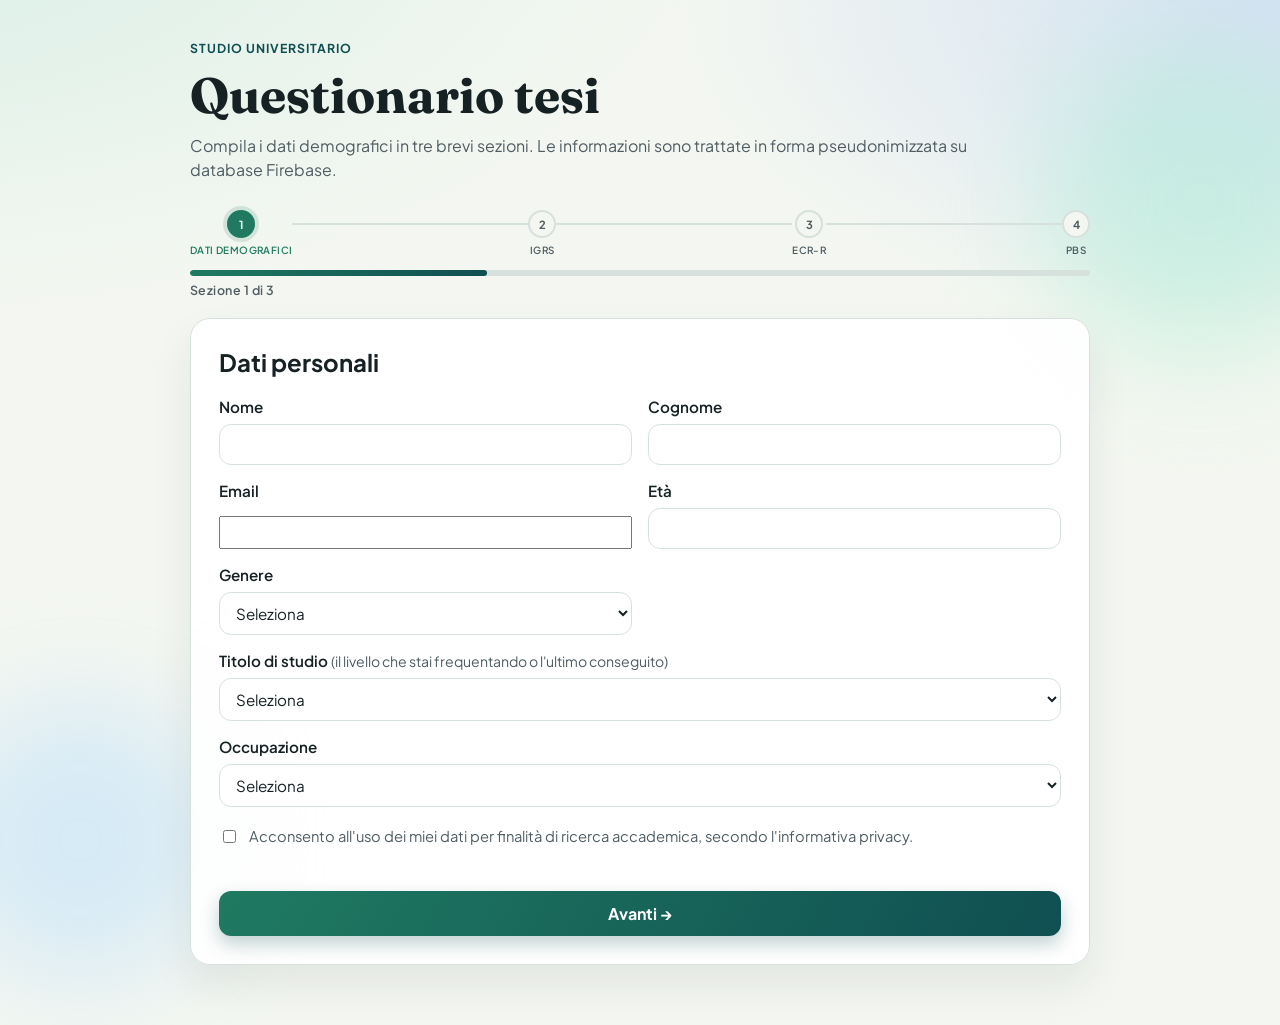
==== index.html @ af6de8b9 "Regions dropdown for birthPlace/grewUpPlace/studyPlace" ====
﻿<!doctype html>
<html lang="it">
  <head>
    <meta charset="UTF-8" />
    <meta name="viewport" content="width=device-width, initial-scale=1.0" />
    <title>Questionario Tesi — Dati Demografici</title>
    <link rel="preconnect" href="https://fonts.googleapis.com" />
    <link rel="preconnect" href="https://fonts.gstatic.com" crossorigin />
    <link href="https://fonts.googleapis.com/css2?family=Plus+Jakarta+Sans:wght@400;500;700;800&family=Fraunces:opsz,wght@9..144,700&display=swap" rel="stylesheet" />
    <link rel="stylesheet" href="styles.css" />
  </head>
  <body>
    <div class="bg-glow bg-glow-a" aria-hidden="true"></div>
    <div class="bg-glow bg-glow-b" aria-hidden="true"></div>

    <main class="page">
      <header class="hero">
        <p class="eyebrow">Studio universitario</p>
        <h1>Questionario tesi</h1>
        <p class="subtitle">Compila i dati demografici in tre brevi sezioni. Le informazioni sono trattate in forma pseudonimizzata su database Firebase.</p>
      </header>

      <nav class="stepper" aria-label="Fasi del questionario">
        <div class="stepper-step active">
          <div class="stepper-dot">1</div>
          <span class="stepper-lbl">Dati demografici</span>
        </div>
        <div class="stepper-conn"></div>
        <div class="stepper-step">
          <div class="stepper-dot">2</div>
          <span class="stepper-lbl">IGRS</span>
        </div>
        <div class="stepper-conn"></div>
        <div class="stepper-step">
          <div class="stepper-dot">3</div>
          <span class="stepper-lbl">ECR-R</span>
        </div>
        <div class="stepper-conn"></div>
        <div class="stepper-step">
          <div class="stepper-dot">4</div>
          <span class="stepper-lbl">PBS</span>
        </div>
      </nav>
      <div class="progress-wrap" role="progressbar" aria-valuenow="33" aria-valuemin="0" aria-valuemax="100">
        <div class="progress-bar" id="progress-bar" style="width:33%"></div>
      </div>
      <p class="progress-label" id="progress-label">Sezione 1 di 3</p>

      <form id="main-form" novalidate>

        <!-- STEP 1 -->
        <section class="card step-panel active" data-panel="1" aria-labelledby="s1-title">
          <h2 id="s1-title">Dati personali</h2>
          <div class="field-grid">

            <label class="field"><span>Nome</span>
              <input type="text" id="nome" name="nome" required maxlength="80" /></label>

            <label class="field"><span>Cognome</span>
              <input type="text" id="cognome" name="cognome" required maxlength="80" /></label>

            <label class="field"><span>Email</span>
              <input type="email" id="email" name="email" required maxlength="120" autocomplete="email" /></label>

            <label class="field"><span>Età</span>
              <input type="number" id="age" name="age" min="18" max="99" required /></label>

            <label class="field"><span>Genere</span>
              <select id="gender" name="gender" required>
                <option value="">Seleziona</option>
                <option value="femmina">Femmina</option>
                <option value="maschio">Maschio</option>
                <option value="non-binary">Non-binary</option>
                <option value="preferisco-non-rispondere">Preferisco non rispondere</option>
                <option value="altro">Altro</option>
              </select></label>

            <label class="field col-2">
              <span>Titolo di studio <em>(il livello che stai frequentando o l'ultimo conseguito)</em></span>
              <select id="education" name="education" required>
                <option value="">Seleziona</option>
                <optgroup label="Istruzione di base">
                  <option value="scuola-media">Licenza media</option>
                  <option value="diploma">Diploma superiore</option>
                </optgroup>
                <optgroup label="Laurea triennale">
                  <option value="triennale-1">Triennale — 1° anno</option>
                  <option value="triennale-2">Triennale — 2° anno</option>
                  <option value="triennale-3">Triennale — 3° anno</option>
                  <option value="triennale-fc">Triennale — fuori corso</option>
                  <option value="triennale-conseguita">Triennale conseguita</option>
                </optgroup>
                <optgroup label="Laurea magistrale / ciclo unico">
                  <option value="magistrale-1">Magistrale — 1° anno</option>
                  <option value="magistrale-2">Magistrale — 2° anno</option>
                  <option value="magistrale-fc">Magistrale — fuori corso</option>
                  <option value="ciclounico-1">Ciclo unico — 1° anno</option>
                  <option value="ciclounico-2">Ciclo unico — 2° anno</option>
                  <option value="ciclounico-3">Ciclo unico — 3° anno</option>
                  <option value="ciclounico-4">Ciclo unico — 4° anno</option>
                  <option value="ciclounico-5">Ciclo unico — 5° anno</option>
                  <option value="ciclounico-6">Ciclo unico — 6° anno</option>
                  <option value="ciclounico-fc">Ciclo unico — fuori corso</option>
                  <option value="magistrale-conseguita">Magistrale / ciclo unico conseguita</option>
                </optgroup>
                <optgroup label="Post-laurea">
                  <option value="dottorato">Dottorato</option>
                  <option value="specializzazione">Specializzazione</option>
                  <option value="master">Master</option>
                </optgroup>
                <option value="altro">Altro</option>
              </select></label>

            <label class="field col-2"><span>Occupazione</span>
              <select id="occupation" name="occupation" required>
                <option value="">Seleziona</option>
                <option value="studente">Studente</option>
                <option value="studente-lavoratore">Studente lavoratore</option>
                <option value="lavoratore">Lavoratore</option>
              </select></label>

          </div>

          <label class="consent">
            <input type="checkbox" id="consent" name="consent" required />
            <span>Acconsento all'uso dei miei dati per finalità di ricerca accademica, secondo l'informativa privacy.</span>
          </label>

          <p class="step-error" id="err-1" aria-live="assertive"></p>
          <div class="actions">
            <button type="button" id="btn-next-1">Avanti →</button>
          </div>
        </section>

        <!-- STEP 2 -->
        <section class="card step-panel" data-panel="2" aria-labelledby="s2-title" hidden>
          <h2 id="s2-title">Origini e formazione</h2>
          <div class="field-grid">

            <label class="field col-2"><span>In quale regione sei nato/a?</span>
              <select id="birthPlace" name="birthPlace" required>
                <option value="">Seleziona</option>
                <option>Abruzzo</option><option>Basilicata</option><option>Calabria</option>
                <option>Campania</option><option>Emilia-Romagna</option><option>Friuli-Venezia Giulia</option>
                <option>Lazio</option><option>Liguria</option><option>Lombardia</option>
                <option>Marche</option><option>Molise</option><option>Piemonte</option>
                <option>Puglia</option><option>Sardegna</option><option>Sicilia</option>
                <option>Toscana</option><option>Trentino-Alto Adige</option><option>Umbria</option>
                <option>Valle d'Aosta</option><option>Veneto</option>
                <option>Estero</option>
              </select></label>

            <label class="field col-2"><span>In quale regione sei cresciuto/a?</span>
              <select id="grewUpPlace" name="grewUpPlace" required>
                <option value="">Seleziona</option>
                <option>Abruzzo</option><option>Basilicata</option><option>Calabria</option>
                <option>Campania</option><option>Emilia-Romagna</option><option>Friuli-Venezia Giulia</option>
                <option>Lazio</option><option>Liguria</option><option>Lombardia</option>
                <option>Marche</option><option>Molise</option><option>Piemonte</option>
                <option>Puglia</option><option>Sardegna</option><option>Sicilia</option>
                <option>Toscana</option><option>Trentino-Alto Adige</option><option>Umbria</option>
                <option>Valle d'Aosta</option><option>Veneto</option>
                <option>Estero</option>
              </select></label>

            <label class="field col-2"><span>Titolo di studio della madre</span>
              <select id="motherEducation" name="motherEducation" required>
                <option value="">Seleziona</option>
                <option value="nessuno">Nessun titolo</option>
                <option value="elementare">Licenza elementare</option>
                <option value="media">Licenza media</option>
                <option value="diploma">Diploma superiore</option>
                <option value="triennale">Laurea triennale</option>
                <option value="magistrale">Laurea magistrale / ciclo unico</option>
                <option value="post-laurea">Post-laurea (dottorato, specializzazione, master)</option>
                <option value="non-so">Non so / Non disponibile</option>
              </select></label>

            <label class="field col-2"><span>Titolo di studio del padre</span>
              <select id="fatherEducation" name="fatherEducation" required>
                <option value="">Seleziona</option>
                <option value="nessuno">Nessun titolo</option>
                <option value="elementare">Licenza elementare</option>
                <option value="media">Licenza media</option>
                <option value="diploma">Diploma superiore</option>
                <option value="triennale">Laurea triennale</option>
                <option value="magistrale">Laurea magistrale / ciclo unico</option>
                <option value="post-laurea">Post-laurea (dottorato, specializzazione, master)</option>
                <option value="non-so">Non so / Non disponibile</option>
              </select></label>

          </div>

          <div id="student-fields" hidden>
            <hr />
            <h3>Informazioni sugli studi</h3>
            <div class="field-grid">

              <label class="field col-2"><span>In quale regione studi/lavori?</span>
                <select id="studyPlace" name="studyPlace">
                  <option value="">Seleziona</option>
                  <option>Abruzzo</option><option>Basilicata</option><option>Calabria</option>
                  <option>Campania</option><option>Emilia-Romagna</option><option>Friuli-Venezia Giulia</option>
                  <option>Lazio</option><option>Liguria</option><option>Lombardia</option>
                  <option>Marche</option><option>Molise</option><option>Piemonte</option>
                  <option>Puglia</option><option>Sardegna</option><option>Sicilia</option>
                  <option>Toscana</option><option>Trentino-Alto Adige</option><option>Umbria</option>
                  <option>Valle d'Aosta</option><option>Veneto</option>
                  <option>Estero</option>
                </select></label>

              <label class="field col-2"><span>Cosa studi?</span>
                <input type="text" id="studyField" name="studyField" maxlength="120" placeholder="es. Psicologia clinica" /></label>

            </div>
          </div>

          <p class="step-error" id="err-2" aria-live="assertive"></p>
          <div class="actions">
            <div class="nav-row">
              <button type="button" id="btn-back-2" class="btn-secondary">← Indietro</button>
              <button type="button" id="btn-next-2">Avanti →</button>
            </div>
          </div>
        </section>

        <!-- STEP 3 -->
        <section class="card step-panel" data-panel="3" aria-labelledby="s3-title" hidden>
          <h2 id="s3-title">Psicologia</h2>
          <div class="field-stack">

            <fieldset class="radio-group">
              <legend>Sei mai stato/a in terapia psicologica?</legend>
              <label class="radio-label"><input type="radio" name="hadTherapy" value="si" /> Sì</label>
              <label class="radio-label"><input type="radio" name="hadTherapy" value="no" /> No</label>
            </fieldset>

            <div id="therapy-duration-wrap" hidden>
              <label class="field">
                <span>Per quanto tempo complessivamente?</span>
                <select id="therapyDuration" name="therapyDuration">
                  <option value="">Seleziona</option>
                  <option value="lt6m">Meno di 6 mesi</option>
                  <option value="6m-1y">6 mesi – 1 anno</option>
                  <option value="1y-2y">1 – 2 anni</option>
                  <option value="2y-3y">2 – 3 anni</option>
                  <option value="gt3y">Più di 3 anni</option>
                </select>
              </label>
            </div>

            <label class="field">
              <span>Orientamento sessuale</span>
              <select id="sexualOrientation" name="sexualOrientation" required>
                <option value="">Seleziona</option>
                <option value="eterosessuale">Eterosessuale</option>
                <option value="omosessuale">Omosessuale / Gay / Lesbica</option>
                <option value="bisessuale">Bisessuale</option>
                <option value="pansessuale">Pansessuale</option>
                <option value="asessuale">Asessuale</option>
                <option value="preferisco-non-rispondere">Preferisco non rispondere</option>
                <option value="altro">Altro</option>
              </select>
            </label>

          </div>

          <p class="step-error" id="err-3" aria-live="assertive"></p>
          <div class="actions">
            <div class="nav-row">
              <button type="button" id="btn-back-3" class="btn-secondary">← Indietro</button>
              <button type="submit" id="submit-btn">Avanti →</button>
            </div>
            <p id="status" class="status" role="status" aria-live="polite"></p>
          </div>
        </section>

      </form>
    </main>

    <script type="module" src="app.js"></script>
  </body>
</html>
---- styles.css ----
﻿:root {
  --bg: #f4f7f1;
  --ink: #162124;
  --ink-soft: #4f5d63;
  --card: rgba(255, 255, 255, 0.9);
  --accent: #1f7a61;
  --accent-2: #104f52;
  --border: #d6e1de;
  --danger: #8f1f2c;
}

* { box-sizing: border-box; }

body {
  margin: 0;
  min-height: 100vh;
  font-family: "Plus Jakarta Sans", sans-serif;
  color: var(--ink);
  background:
    radial-gradient(1200px 600px at -10% -10%, #d8efe6 0%, transparent 70%),
    radial-gradient(900px 500px at 100% 0%, #d4e2f3 0%, transparent 68%),
    var(--bg);
  overflow-x: hidden;
}

.bg-glow {
  position: fixed;
  z-index: -1;
  border-radius: 999px;
  filter: blur(55px);
  opacity: 0.4;
}
.bg-glow-a { width: 320px; height: 320px; background: #9de9cd; top: 40px; right: -80px; }
.bg-glow-b { width: 280px; height: 280px; background: #a9d8ff; bottom: -80px; left: -60px; }

.page {
  width: min(900px, 92vw);
  margin: 40px auto 60px;
}

/* ── Hero ── */
.hero { animation: fadeUp 700ms ease-out both; }

.eyebrow {
  letter-spacing: 0.08em;
  text-transform: uppercase;
  color: var(--accent-2);
  font-size: 0.77rem;
  margin: 0;
  font-weight: 700;
}

h1 {
  margin: 8px 0;
  font-family: "Fraunces", serif;
  font-size: clamp(2rem, 5vw, 3.1rem);
}

.subtitle {
  margin: 0;
  color: var(--ink-soft);
  line-height: 1.5;
  max-width: 66ch;
}

/* ── Global stepper ── */
.stepper {
  display: flex;
  align-items: flex-start;
  margin: 28px 0 0;
  animation: fadeUp 600ms 60ms ease-out both;
}
.stepper-step {
  display: flex;
  flex-direction: column;
  align-items: center;
  flex: 0 0 auto;
}
.stepper-conn {
  flex: 1;
  height: 2px;
  background: var(--border);
  margin-top: 13px;
  transition: background 400ms ease;
}
.stepper-conn.done { background: var(--accent); }
.stepper-dot {
  width: 28px;
  height: 28px;
  border-radius: 50%;
  border: 2px solid var(--border);
  background: var(--bg);
  display: flex;
  align-items: center;
  justify-content: center;
  font-size: 0.7rem;
  font-weight: 700;
  color: var(--ink-soft);
  transition: all 300ms ease;
  flex-shrink: 0;
}
.stepper-step.active .stepper-dot {
  background: var(--accent);
  border-color: var(--accent);
  color: white;
  box-shadow: 0 0 0 4px rgba(31,122,97,0.15);
}
.stepper-step.done .stepper-dot {
  background: var(--accent);
  border-color: var(--accent);
  color: white;
}
.stepper-lbl {
  margin-top: 6px;
  font-size: 0.62rem;
  font-weight: 600;
  color: var(--ink-soft);
  text-align: center;
  letter-spacing: 0.04em;
  text-transform: uppercase;
}
.stepper-step.active .stepper-lbl,
.stepper-step.done .stepper-lbl { color: var(--accent); }

/* ── Sub-progress (within each phase) ── */
.progress-wrap {
  margin: 14px 0 0;
  height: 6px;
  background: var(--border);
  border-radius: 999px;
  overflow: hidden;
}

.progress-bar {
  height: 100%;
  background: linear-gradient(90deg, var(--accent), var(--accent-2));
  border-radius: 999px;
  transition: width 400ms cubic-bezier(.4,0,.2,1);
}

.progress-label {
  margin: 6px 0 0;
  font-size: 0.78rem;
  color: var(--ink-soft);
  font-weight: 600;
  letter-spacing: 0.04em;
}

/* ── Card ── */
.card {
  margin-top: 20px;
  background: var(--card);
  border: 1px solid var(--border);
  border-radius: 20px;
  padding: 28px;
  box-shadow: 0 20px 42px rgba(22, 33, 36, 0.08);
  animation: fadeUp 900ms 120ms ease-out both;
}

.card h2 { margin-top: 0; margin-bottom: 20px; }
.card h3 { margin: 0 0 12px; font-size: 1rem; color: var(--ink-soft); }
.card hr { border: 0; border-top: 1px solid var(--border); margin: 20px 0 16px; }

/* ── Field grid ── */
.field-grid {
  display: grid;
  grid-template-columns: repeat(2, minmax(0, 1fr));
  gap: 16px;
}

.col-2 { grid-column: 1 / -1; }

.field {
  display: grid;
  gap: 8px;
  font-size: 0.95rem;
}

.field span { font-weight: 600; }
.field em {
  font-style: normal;
  font-weight: 400;
  color: var(--ink-soft);
  font-size: 0.88rem;
}

/* ── Field stack (vertical) ── */
.field-stack {
  display: flex;
  flex-direction: column;
  gap: 22px;
}

/* ── Inputs ── */
input, select, button { font: inherit; }

input[type="text"],
input[type="number"],
select {
  width: 100%;
  border-radius: 12px;
  border: 1px solid var(--border);
  padding: 10px 12px;
  background: #fff;
  color: var(--ink);
  transition: border-color 160ms ease;
}

input:focus, select:focus {
  outline: none;
  border-color: var(--accent);
}

/* ── Autocomplete ── */
.ac-wrap { position: relative; }

.ac-dropdown {
  position: absolute;
  top: calc(100% + 4px);
  left: 0;
  right: 0;
  background: #fff;
  border: 1px solid var(--border);
  border-radius: 14px;
  box-shadow: 0 10px 28px rgba(22, 33, 36, 0.13);
  list-style: none;
  margin: 0;
  padding: 4px;
  z-index: 200;
  max-height: 220px;
  overflow-y: auto;
}

.ac-dropdown li {
  padding: 9px 12px;
  border-radius: 10px;
  cursor: pointer;
  font-size: 0.88rem;
  line-height: 1.35;
  transition: background 90ms;
}

.ac-dropdown li:hover,
.ac-dropdown li.focused { background: #eef6f2; }

/* ── Radio group ── */
.radio-group {
  border: none;
  padding: 0;
  margin: 0;
}

.radio-group legend {
  font-weight: 600;
  margin-bottom: 10px;
  font-size: 0.95rem;
}

.radio-label {
  display: flex;
  align-items: center;
  gap: 8px;
  margin-bottom: 8px;
  cursor: pointer;
  font-size: 0.95rem;
}

/* ── Consent ── */
.consent {
  display: flex;
  align-items: flex-start;
  gap: 10px;
  margin: 20px 0 8px;
  color: var(--ink-soft);
  font-size: 0.92rem;
}
.consent input { margin-top: 3px; flex-shrink: 0; }

/* ── Actions ── */
.actions { margin-top: 20px; display: flex; flex-direction: column; gap: 10px; }

.nav-row { display: flex; gap: 12px; }

/* ── Buttons ── */
button {
  border: 0;
  border-radius: 12px;
  background: linear-gradient(120deg, var(--accent), var(--accent-2));
  color: #fff;
  font-weight: 700;
  padding: 12px 20px;
  cursor: pointer;
  box-shadow: 0 8px 18px rgba(16, 79, 82, 0.26);
  transition: transform 140ms ease, filter 140ms ease;
}

button:hover { transform: translateY(-1px); filter: brightness(1.04); }
button:disabled { opacity: 0.65; cursor: not-allowed; }

.btn-secondary {
  background: transparent;
  color: var(--ink-soft);
  box-shadow: none;
  border: 1.5px solid var(--border);
}
.btn-secondary:hover { background: #eef6f2; filter: none; transform: none; }

/* ── Status / errors ── */
.status { margin: 0; min-height: 1.25em; color: var(--ink-soft); font-size: 0.9rem; }
.status.error { color: var(--danger); }
.status.success { color: #1f6b3e; }

.step-error {
  color: var(--danger);
  font-size: 0.88rem;
  margin: 6px 0 0;
  min-height: 1.2em;
}

/* ── Animation ── */
@keyframes fadeUp {
  from { opacity: 0; transform: translateY(12px); }
  to   { opacity: 1; transform: translateY(0); }
}

/* ── IGRS: Scale legend ── */
.scale-legend {
  display: flex;
  gap: 4px;
  margin-bottom: 28px;
  padding-bottom: 20px;
  border-bottom: 1px solid var(--border);
}

.scale-legend-item {
  flex: 1;
  display: flex;
  flex-direction: column;
  align-items: center;
  text-align: center;
  gap: 6px;
}

.scale-num {
  display: flex;
  align-items: center;
  justify-content: center;
  width: 36px;
  height: 36px;
  border-radius: 50%;
  background: var(--bg);
  border: 1.5px solid var(--border);
  font-weight: 700;
  font-size: 1rem;
  color: var(--accent-2);
}

.scale-lbl {
  font-size: 0.7rem;
  color: var(--ink-soft);
  line-height: 1.3;
}

/* ── IGRS: Question ── */
.question-wrap { margin-bottom: 28px; }

.question-num-label {
  margin: 0 0 8px;
  font-size: 0.82rem;
  text-transform: uppercase;
  letter-spacing: 0.06em;
  color: var(--accent);
  font-weight: 700;
}

.question-text {
  margin: 0;
  font-size: 1.15rem;
  line-height: 1.6;
  font-weight: 600;
}

/* ── IGRS: Likert row ── */
.likert-row {
  display: flex;
  gap: 12px;
  justify-content: center;
  margin-bottom: 24px;
}

.likert-item { cursor: pointer; }
.likert-item input { display: none; }

.likert-circle {
  display: flex;
  align-items: center;
  justify-content: center;
  width: 54px;
  height: 54px;
  border-radius: 50%;
  border: 2px solid var(--border);
  font-size: 1.25rem;
  font-weight: 700;
  color: var(--ink-soft);
  background: #fff;
  transition: all 160ms ease;
  user-select: none;
}

.likert-item input:checked + .likert-circle {
  background: linear-gradient(120deg, var(--accent), var(--accent-2));
  border-color: var(--accent-2);
  color: #fff;
  box-shadow: 0 4px 14px rgba(16, 79, 82, 0.30);
  transform: scale(1.12);
}

.likert-item:hover .likert-circle {
  border-color: var(--accent);
  color: var(--accent);
}

/* ── IGRS: Timer badge ── */
.timer-badge {
  font-size: 0.88rem;
  color: var(--ink-soft);
  font-weight: 600;
  min-width: 8ch;
}

/* ── ECR-R: 7-point Likert ── */
.likert-row--7 { gap: 6px; }
.likert-row--7 .likert-circle {
  width: 46px;
  height: 46px;
  font-size: 1rem;
}
.scale-legend--ecr .scale-legend-spacer { flex: 1; }

/* ── PBS: 8-point Likert (0–7) ── */
.likert-row--8 { gap: 4px; }
.likert-row--8 .likert-circle {
  width: 44px;
  height: 44px;
  font-size: 1rem;
}
.scale-legend--pbs { justify-content: space-between; }
.scale-legend--pbs .scale-legend-item { flex: 0 0 auto; }

/* ── Mobile ── */
@media (max-width: 600px) {
  .page { margin-top: 24px; }
  .card { padding: 18px; }
  .field-grid { grid-template-columns: 1fr; }
  .col-2 { grid-column: 1; }
  .step-label { display: none; }
  .stepper-lbl { display: none; }
  .stepper-dot { width: 24px; height: 24px; font-size: 0.65rem; }
  .stepper-conn { margin-top: 11px; }
  .likert-circle { width: 44px; height: 44px; font-size: 1.1rem; }
  .likert-row--7 .likert-circle { width: 36px; height: 36px; font-size: 0.85rem; }
  .likert-row--8 .likert-circle { width: 32px; height: 32px; font-size: 0.8rem; }
  .scale-lbl { font-size: 0.62rem; }
}
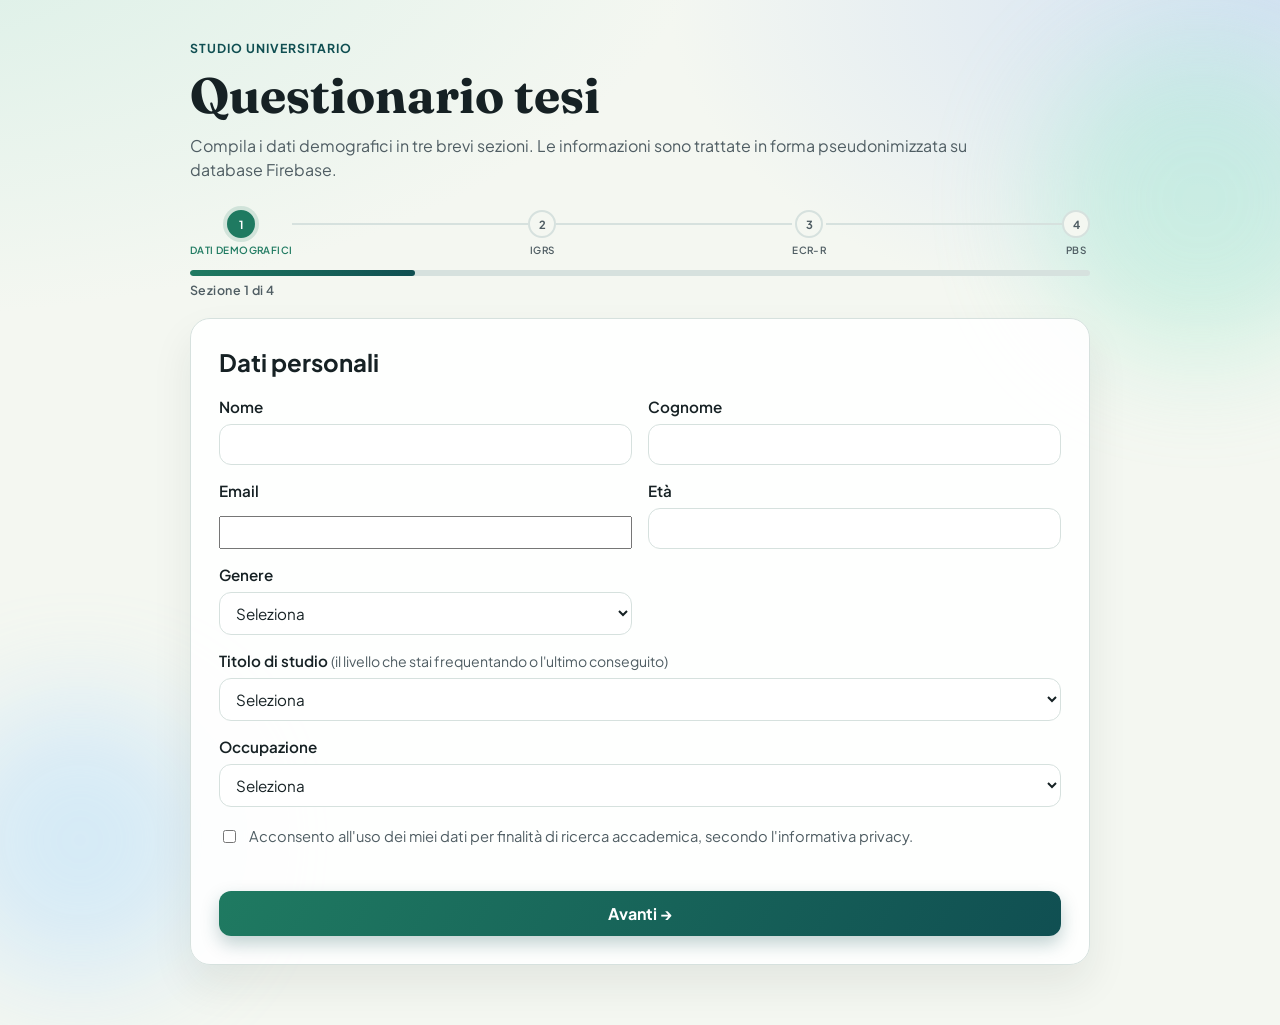
==== commit d9bdeb16: "Aggiorna scheda demografica: occupazione, regione, step 4 sociodemografico" ====
--- a/index.html
+++ b/index.html
@@ -41,10 +41,10 @@
           <span class="stepper-lbl">PBS</span>
         </div>
       </nav>
-      <div class="progress-wrap" role="progressbar" aria-valuenow="33" aria-valuemin="0" aria-valuemax="100">
-        <div class="progress-bar" id="progress-bar" style="width:33%"></div>
+      <div class="progress-wrap" role="progressbar" aria-valuenow="25" aria-valuemin="0" aria-valuemax="100">
+        <div class="progress-bar" id="progress-bar" style="width:25%"></div>
       </div>
-      <p class="progress-label" id="progress-label">Sezione 1 di 3</p>
+      <p class="progress-label" id="progress-label">Sezione 1 di 4</p>
 
       <form id="main-form" novalidate>
 
@@ -114,9 +114,11 @@
             <label class="field col-2"><span>Occupazione</span>
               <select id="occupation" name="occupation" required>
                 <option value="">Seleziona</option>
-                <option value="studente">Studente</option>
-                <option value="studente-lavoratore">Studente lavoratore</option>
-                <option value="lavoratore">Lavoratore</option>
+                <option value="lavoratore-dipendente">Lavoratore dipendente</option>
+                <option value="lavoratore-autonomo">Lavoratore autonomo</option>
+                <option value="studente">Studente/ssa</option>
+                <option value="disoccupato">Disoccupato/a</option>
+                <option value="pensionato">Pensionato/a</option>
               </select></label>
 
           </div>
@@ -189,25 +191,26 @@
                 <option value="non-so">Non so / Non disponibile</option>
               </select></label>
 
+            <label class="field col-2">
+              <span>In quale regione vivi? <em>se sei fuori sede indica dove</em></span>
+              <select id="studyPlace" name="studyPlace" required>
+                <option value="">Seleziona</option>
+                <option>Abruzzo</option><option>Basilicata</option><option>Calabria</option>
+                <option>Campania</option><option>Emilia-Romagna</option><option>Friuli-Venezia Giulia</option>
+                <option>Lazio</option><option>Liguria</option><option>Lombardia</option>
+                <option>Marche</option><option>Molise</option><option>Piemonte</option>
+                <option>Puglia</option><option>Sardegna</option><option>Sicilia</option>
+                <option>Toscana</option><option>Trentino-Alto Adige</option><option>Umbria</option>
+                <option>Valle d'Aosta</option><option>Veneto</option>
+                <option>Estero</option>
+              </select></label>
+
           </div>
 
           <div id="student-fields" hidden>
             <hr />
             <h3>Informazioni sugli studi</h3>
             <div class="field-grid">
-
-              <label class="field col-2"><span>In quale regione studi/lavori?</span>
-                <select id="studyPlace" name="studyPlace">
-                  <option value="">Seleziona</option>
-                  <option>Abruzzo</option><option>Basilicata</option><option>Calabria</option>
-                  <option>Campania</option><option>Emilia-Romagna</option><option>Friuli-Venezia Giulia</option>
-                  <option>Lazio</option><option>Liguria</option><option>Lombardia</option>
-                  <option>Marche</option><option>Molise</option><option>Piemonte</option>
-                  <option>Puglia</option><option>Sardegna</option><option>Sicilia</option>
-                  <option>Toscana</option><option>Trentino-Alto Adige</option><option>Umbria</option>
-                  <option>Valle d'Aosta</option><option>Veneto</option>
-                  <option>Estero</option>
-                </select></label>
 
               <label class="field col-2"><span>Cosa studi?</span>
                 <input type="text" id="studyField" name="studyField" maxlength="120" placeholder="es. Psicologia clinica" /></label>
@@ -269,7 +272,95 @@
           <div class="actions">
             <div class="nav-row">
               <button type="button" id="btn-back-3" class="btn-secondary">← Indietro</button>
-              <button type="submit" id="submit-btn">Avanti →</button>
+              <button type="button" id="btn-next-3">Avanti →</button>
+            </div>
+          </div>
+        </section>
+
+        <!-- STEP 4 -->
+        <section class="card step-panel" data-panel="4" aria-labelledby="s4-title" hidden>
+          <h2 id="s4-title">Scheda sociodemografica</h2>
+          <div class="field-stack">
+
+            <fieldset class="radio-group">
+              <legend>A quale etnia appartieni?</legend>
+              <label class="radio-label"><input type="radio" name="ethnicity" value="caucasico" /> Caucasico</label>
+              <label class="radio-label"><input type="radio" name="ethnicity" value="afroamericano" /> Afro/americano</label>
+              <label class="radio-label"><input type="radio" name="ethnicity" value="latinoamericano" /> Latino/americano</label>
+              <label class="radio-label"><input type="radio" name="ethnicity" value="asiatico" /> Asiatico</label>
+              <label class="radio-label"><input type="radio" name="ethnicity" value="altro" /> Altro</label>
+            </fieldset>
+
+            <fieldset class="radio-group">
+              <legend>Qual è lo status socio-economico della tua famiglia?</legend>
+              <label class="radio-label"><input type="radio" name="socioeconomicStatus" value="basso" /> Basso</label>
+              <label class="radio-label"><input type="radio" name="socioeconomicStatus" value="medio-basso" /> Medio-basso</label>
+              <label class="radio-label"><input type="radio" name="socioeconomicStatus" value="medio" /> Medio</label>
+              <label class="radio-label"><input type="radio" name="socioeconomicStatus" value="medio-alto" /> Medio-Alto</label>
+              <label class="radio-label"><input type="radio" name="socioeconomicStatus" value="alto" /> Alto</label>
+            </fieldset>
+
+            <fieldset class="radio-group">
+              <legend>Soffri di malattie fisiche invalidanti? <em>(ad es. distrofia, sclerosi multipla, paraplegia, morbo di Parkinson, …)</em></legend>
+              <label class="radio-label"><input type="radio" name="physicalDisease" value="si" /> Sì</label>
+              <label class="radio-label"><input type="radio" name="physicalDisease" value="no" /> No</label>
+            </fieldset>
+
+            <fieldset class="radio-group">
+              <legend>Soffri di disturbi che giustifichino l'utilizzo di psicofarmaci?</legend>
+              <label class="radio-label"><input type="radio" name="psychotropicDisorders" value="si" /> Sì</label>
+              <label class="radio-label"><input type="radio" name="psychotropicDisorders" value="no" /> No</label>
+            </fieldset>
+
+            <fieldset class="radio-group">
+              <legend>Fai attualmente abuso di sostanze stupefacenti o alcool?</legend>
+              <label class="radio-label"><input type="radio" name="substanceAbuse" value="si" /> Sì</label>
+              <label class="radio-label"><input type="radio" name="substanceAbuse" value="no" /> No</label>
+            </fieldset>
+
+            <fieldset class="radio-group">
+              <legend>Durante la tua infanzia o adolescenza, sei mai stata/o vittima di abusi emotivi, fisici, sessuali (insulti e improperi, sei stato/a picchiato/a o malmenato/a, vittima di abuso sessuale)?</legend>
+              <label class="radio-label"><input type="radio" name="childhoodAbuse" value="si" /> Sì</label>
+              <label class="radio-label"><input type="radio" name="childhoodAbuse" value="no" /> No</label>
+            </fieldset>
+
+            <fieldset class="radio-group">
+              <legend>Durante la tua infanzia o adolescenza, sei mai stata/o vittima di trascuratezza (non ti venivano fornite cure, prestate attenzioni, fornito aiuto)?</legend>
+              <label class="radio-label"><input type="radio" name="childhoodNeglect" value="si" /> Sì</label>
+              <label class="radio-label"><input type="radio" name="childhoodNeglect" value="no" /> No</label>
+            </fieldset>
+
+            <fieldset class="radio-group">
+              <legend>Durante la tua infanzia o adolescenza, hai mai avuto la sensazione che i tuoi familiari avessero più problemi emotivi o materiali di te?</legend>
+              <label class="radio-label"><input type="radio" name="familyProblems" value="si" /> Sì</label>
+              <label class="radio-label"><input type="radio" name="familyProblems" value="no" /> No</label>
+            </fieldset>
+
+            <fieldset class="radio-group">
+              <legend>Durante la tua infanzia o adolescenza, ti è mai stato chiesto, o hai mai sentito, di doverti prendere cura di familiari in difficoltà?</legend>
+              <label class="radio-label"><input type="radio" name="caregivingRole" value="si" /> Sì</label>
+              <label class="radio-label"><input type="radio" name="caregivingRole" value="no" /> No</label>
+            </fieldset>
+
+            <fieldset class="radio-group">
+              <legend>Durante la tua infanzia o adolescenza, hai mai avuto la sensazione che i tuoi familiari soffrissero della tua lontananza, o stessero male quando esprimevi idee diverse dalle loro?</legend>
+              <label class="radio-label"><input type="radio" name="familySeparationDistress" value="si" /> Sì</label>
+              <label class="radio-label"><input type="radio" name="familySeparationDistress" value="no" /> No</label>
+            </fieldset>
+
+            <fieldset class="radio-group">
+              <legend>Durante la tua infanzia o adolescenza, hai mai avuto l'impressione che i tuoi familiari avessero difficoltà a prendersi cura di te e/o a capire le tue esigenze?</legend>
+              <label class="radio-label"><input type="radio" name="familyCaregivingDifficulty" value="si" /> Sì</label>
+              <label class="radio-label"><input type="radio" name="familyCaregivingDifficulty" value="no" /> No</label>
+            </fieldset>
+
+          </div>
+
+          <p class="step-error" id="err-4" aria-live="assertive"></p>
+          <div class="actions">
+            <div class="nav-row">
+              <button type="button" id="btn-back-4" class="btn-secondary">← Indietro</button>
+              <button type="submit" id="submit-btn">Invia →</button>
             </div>
             <p id="status" class="status" role="status" aria-live="polite"></p>
           </div>
--- a/styles.css
+++ b/styles.css
@@ -254,6 +254,13 @@
   font-weight: 600;
   margin-bottom: 10px;
   font-size: 0.95rem;
+}
+
+.radio-group legend em {
+  font-style: normal;
+  font-weight: 400;
+  color: var(--ink-soft);
+  font-size: 0.88rem;
 }
 
 .radio-label {
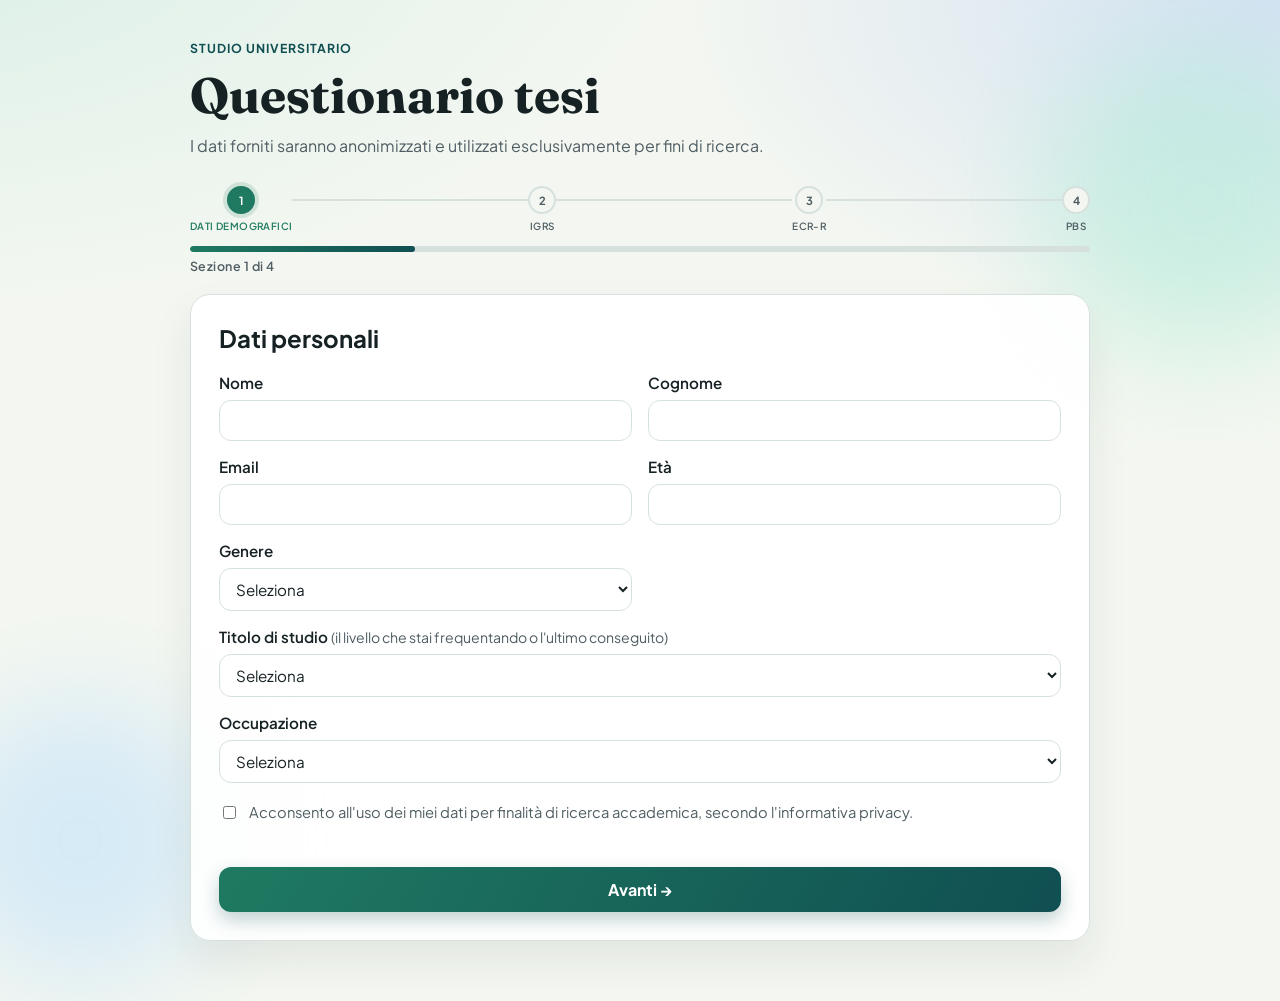
==== commit c1d001db: "Aggiorna sottotitolo: dati anonimizzati per fini di ricerca" ====
--- a/index.html
+++ b/index.html
@@ -17,7 +17,7 @@
       <header class="hero">
         <p class="eyebrow">Studio universitario</p>
         <h1>Questionario tesi</h1>
-        <p class="subtitle">Compila i dati demografici in tre brevi sezioni. Le informazioni sono trattate in forma pseudonimizzata su database Firebase.</p>
+        <p class="subtitle">I dati forniti saranno anonimizzati e utilizzati esclusivamente per fini di ricerca.</p>
       </header>
 
       <nav class="stepper" aria-label="Fasi del questionario">
@@ -117,6 +117,7 @@
                 <option value="lavoratore-dipendente">Lavoratore dipendente</option>
                 <option value="lavoratore-autonomo">Lavoratore autonomo</option>
                 <option value="studente">Studente/ssa</option>
+                <option value="studente-lavoratore">Studente/ssa lavoratore/trice</option>
                 <option value="disoccupato">Disoccupato/a</option>
                 <option value="pensionato">Pensionato/a</option>
               </select></label>
--- a/styles.css
+++ b/styles.css
@@ -195,6 +195,7 @@
 input, select, button { font: inherit; }
 
 input[type="text"],
+input[type="email"],
 input[type="number"],
 select {
   width: 100%;
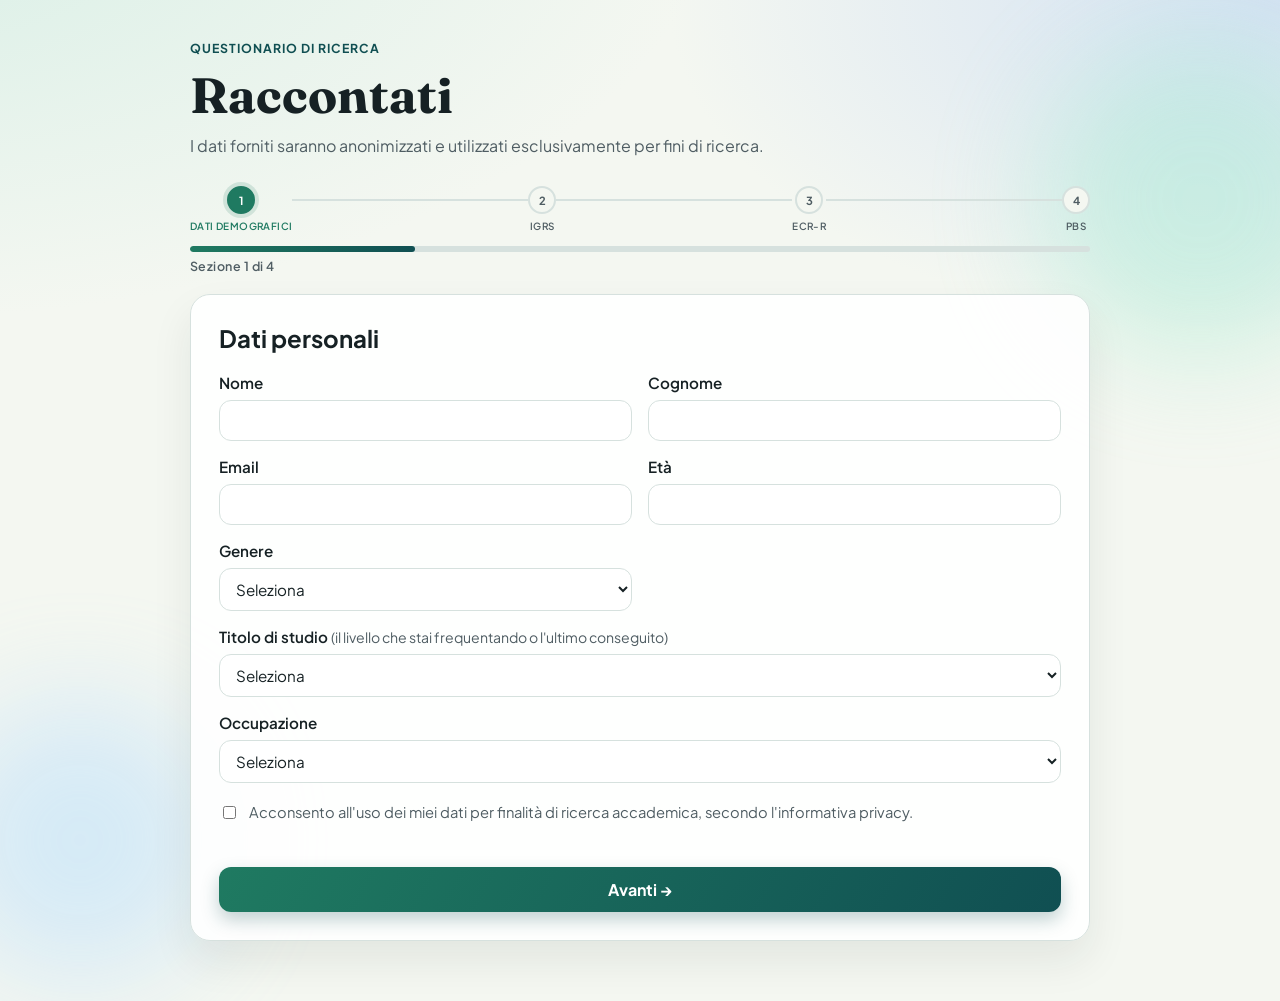
==== commit 6a64fece: "Titolo: Raccontati — Questionario di ricerca" ====
--- a/index.html
+++ b/index.html
@@ -3,7 +3,7 @@
   <head>
     <meta charset="UTF-8" />
     <meta name="viewport" content="width=device-width, initial-scale=1.0" />
-    <title>Questionario Tesi — Dati Demografici</title>
+    <title>Raccontati — Questionario di ricerca</title>
     <link rel="preconnect" href="https://fonts.googleapis.com" />
     <link rel="preconnect" href="https://fonts.gstatic.com" crossorigin />
     <link href="https://fonts.googleapis.com/css2?family=Plus+Jakarta+Sans:wght@400;500;700;800&family=Fraunces:opsz,wght@9..144,700&display=swap" rel="stylesheet" />
@@ -15,8 +15,8 @@
 
     <main class="page">
       <header class="hero">
-        <p class="eyebrow">Studio universitario</p>
-        <h1>Questionario tesi</h1>
+        <p class="eyebrow">Questionario di ricerca</p>
+        <h1>Raccontati</h1>
         <p class="subtitle">I dati forniti saranno anonimizzati e utilizzati esclusivamente per fini di ricerca.</p>
       </header>
 
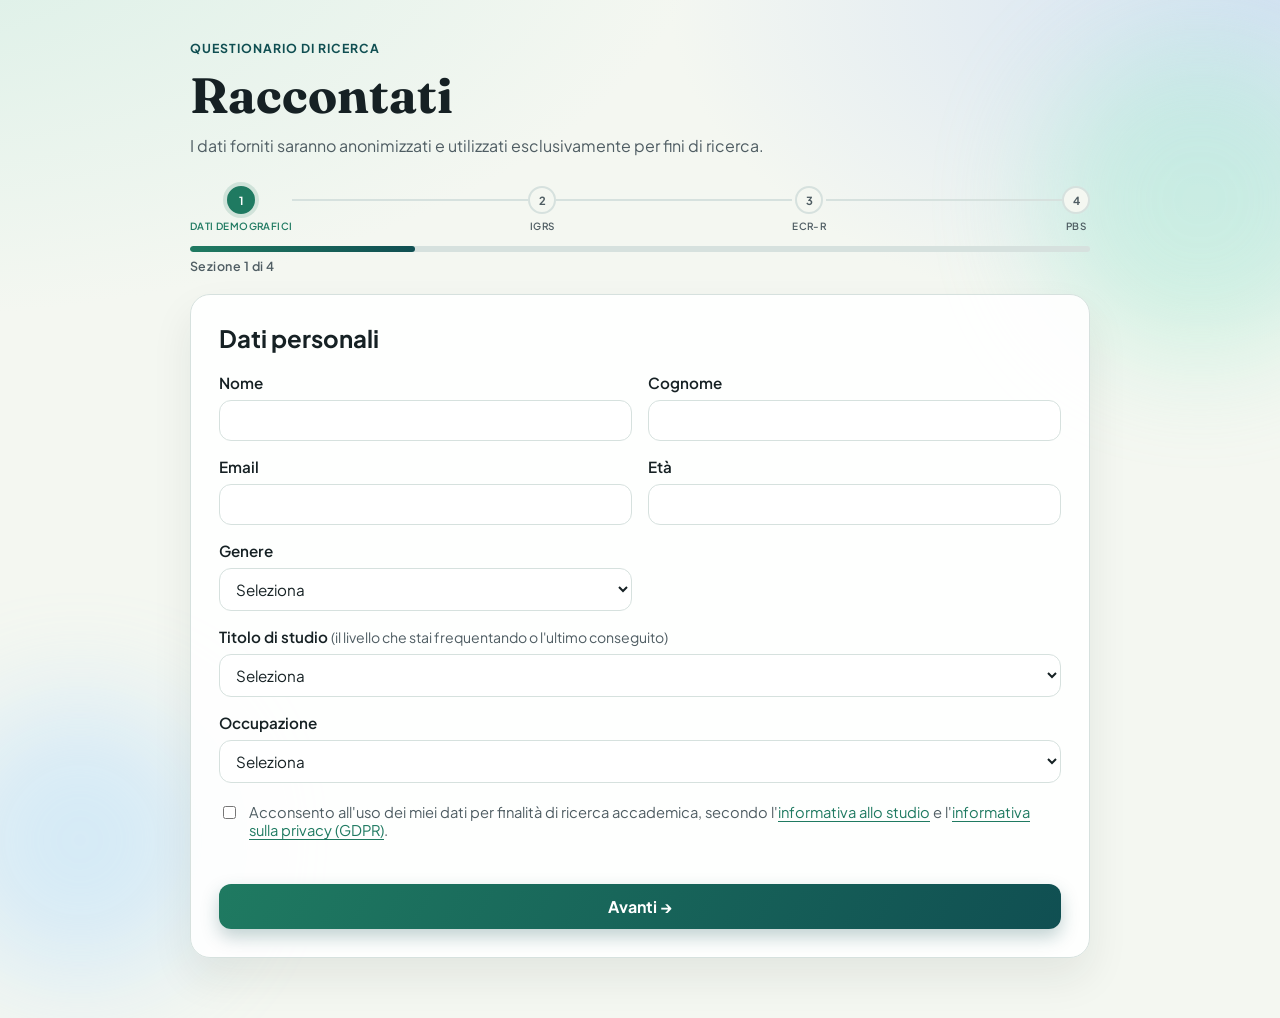
==== commit 3bd7c00a: "Feature: pagine informativa studio e privacy con link nel consenso" ====
--- a/index.html
+++ b/index.html
@@ -47,6 +47,15 @@
       <p class="progress-label" id="progress-label">Sezione 1 di 4</p>
 
       <form id="main-form" novalidate>
+
+        <!-- RESUME BANNER -->
+        <div id="resume-banner" class="resume-banner" hidden>
+          <p class="resume-text">👋 Hai una sessione in corso — puoi riprendere da dove ti eri fermato/a.</p>
+          <div class="resume-actions">
+            <button type="button" id="btn-resume">Riprendi →</button>
+            <button type="button" id="btn-restart" class="btn-secondary">Inizia da capo</button>
+          </div>
+        </div>
 
         <!-- STEP 1 -->
         <section class="card step-panel active" data-panel="1" aria-labelledby="s1-title">
@@ -126,7 +135,7 @@
 
           <label class="consent">
             <input type="checkbox" id="consent" name="consent" required />
-            <span>Acconsento all'uso dei miei dati per finalità di ricerca accademica, secondo l'informativa privacy.</span>
+            <span>Acconsento all'uso dei miei dati per finalità di ricerca accademica, secondo l'<a href="informativa-studio.html" class="consent-link">informativa allo studio</a> e l'<a href="informativa-privacy.html" class="consent-link">informativa sulla privacy (GDPR)</a>.</span>
           </label>
 
           <p class="step-error" id="err-1" aria-live="assertive"></p>
--- a/styles.css
+++ b/styles.css
@@ -283,6 +283,8 @@
   font-size: 0.92rem;
 }
 .consent input { margin-top: 3px; flex-shrink: 0; }
+.consent-link { color: var(--accent); text-underline-offset: 3px; }
+.consent-link:hover { opacity: 0.8; }
 
 /* ── Actions ── */
 .actions { margin-top: 20px; display: flex; flex-direction: column; gap: 10px; }
@@ -455,18 +457,70 @@
 .scale-legend--pbs { justify-content: space-between; }
 .scale-legend--pbs .scale-legend-item { flex: 0 0 auto; }
 
+/* ── Resume banner ── */
+.resume-banner {
+  margin-top: 20px;
+  background: var(--card);
+  border: 1px solid var(--border);
+  border-radius: 16px;
+  padding: 24px;
+  box-shadow: 0 4px 20px rgba(22, 33, 36, 0.07);
+  animation: fadeUp 600ms ease-out both;
+}
+.resume-text { margin: 0 0 16px; font-size: 1.05rem; line-height: 1.5; }
+.resume-actions { display: flex; gap: 12px; flex-wrap: wrap; }
+.resume-actions .btn-secondary { font-size: 0.9rem; padding: 10px 16px; }
+
 /* ── Mobile ── */
 @media (max-width: 600px) {
-  .page { margin-top: 24px; }
-  .card { padding: 18px; }
+  .page { margin-top: 20px; margin-bottom: 40px; width: 94vw; }
+  .card { padding: 16px; border-radius: 14px; }
+  .card h2 { font-size: 1.1rem; margin-bottom: 14px; }
   .field-grid { grid-template-columns: 1fr; }
   .col-2 { grid-column: 1; }
-  .step-label { display: none; }
+
+  /* Stepper: hide labels, shrink dots */
+  .stepper { margin: 20px 0 0; }
   .stepper-lbl { display: none; }
   .stepper-dot { width: 24px; height: 24px; font-size: 0.65rem; }
   .stepper-conn { margin-top: 11px; }
-  .likert-circle { width: 44px; height: 44px; font-size: 1.1rem; }
+
+  /* Buttons: stack and full-width */
+  .actions { margin-top: 16px; }
+  .nav-row { flex-direction: column; gap: 8px; }
+  .nav-row button { width: 100%; justify-content: center; }
+
+  /* Likert rows: shrink circles */
+  .likert-circle { width: 42px; height: 42px; font-size: 1rem; }
+  .likert-row { gap: 6px; }
+
+  /* ECR-R 7-point */
+  .likert-row--7 { gap: 4px; }
   .likert-row--7 .likert-circle { width: 36px; height: 36px; font-size: 0.85rem; }
-  .likert-row--8 .likert-circle { width: 32px; height: 32px; font-size: 0.8rem; }
-  .scale-lbl { font-size: 0.62rem; }
-}
+
+  /* PBS 8-point (0–7) */
+  .likert-row--8 { gap: 3px; flex-wrap: wrap; justify-content: center; }
+  .likert-row--8 .likert-circle { width: 38px; height: 38px; font-size: 0.9rem; }
+
+  /* Scale legend */
+  .scale-legend { gap: 2px; margin-bottom: 20px; }
+  .scale-num { width: 28px; height: 28px; font-size: 0.8rem; }
+  .scale-lbl { font-size: 0.58rem; }
+
+  /* Question text */
+  .question-text { font-size: 1rem; }
+
+  /* Consent */
+  .consent { font-size: 0.88rem; }
+
+  /* Radio labels */
+  .radio-label { font-size: 0.9rem; }
+  .radio-group legend { font-size: 0.9rem; }
+}
+
+/* ── Very small phones (≤ 380px) ── */
+@media (max-width: 380px) {
+  .likert-row--7 .likert-circle { width: 32px; height: 32px; font-size: 0.78rem; }
+  .likert-row--8 .likert-circle { width: 33px; height: 33px; font-size: 0.78rem; }
+  .likert-row { gap: 3px; }
+}
